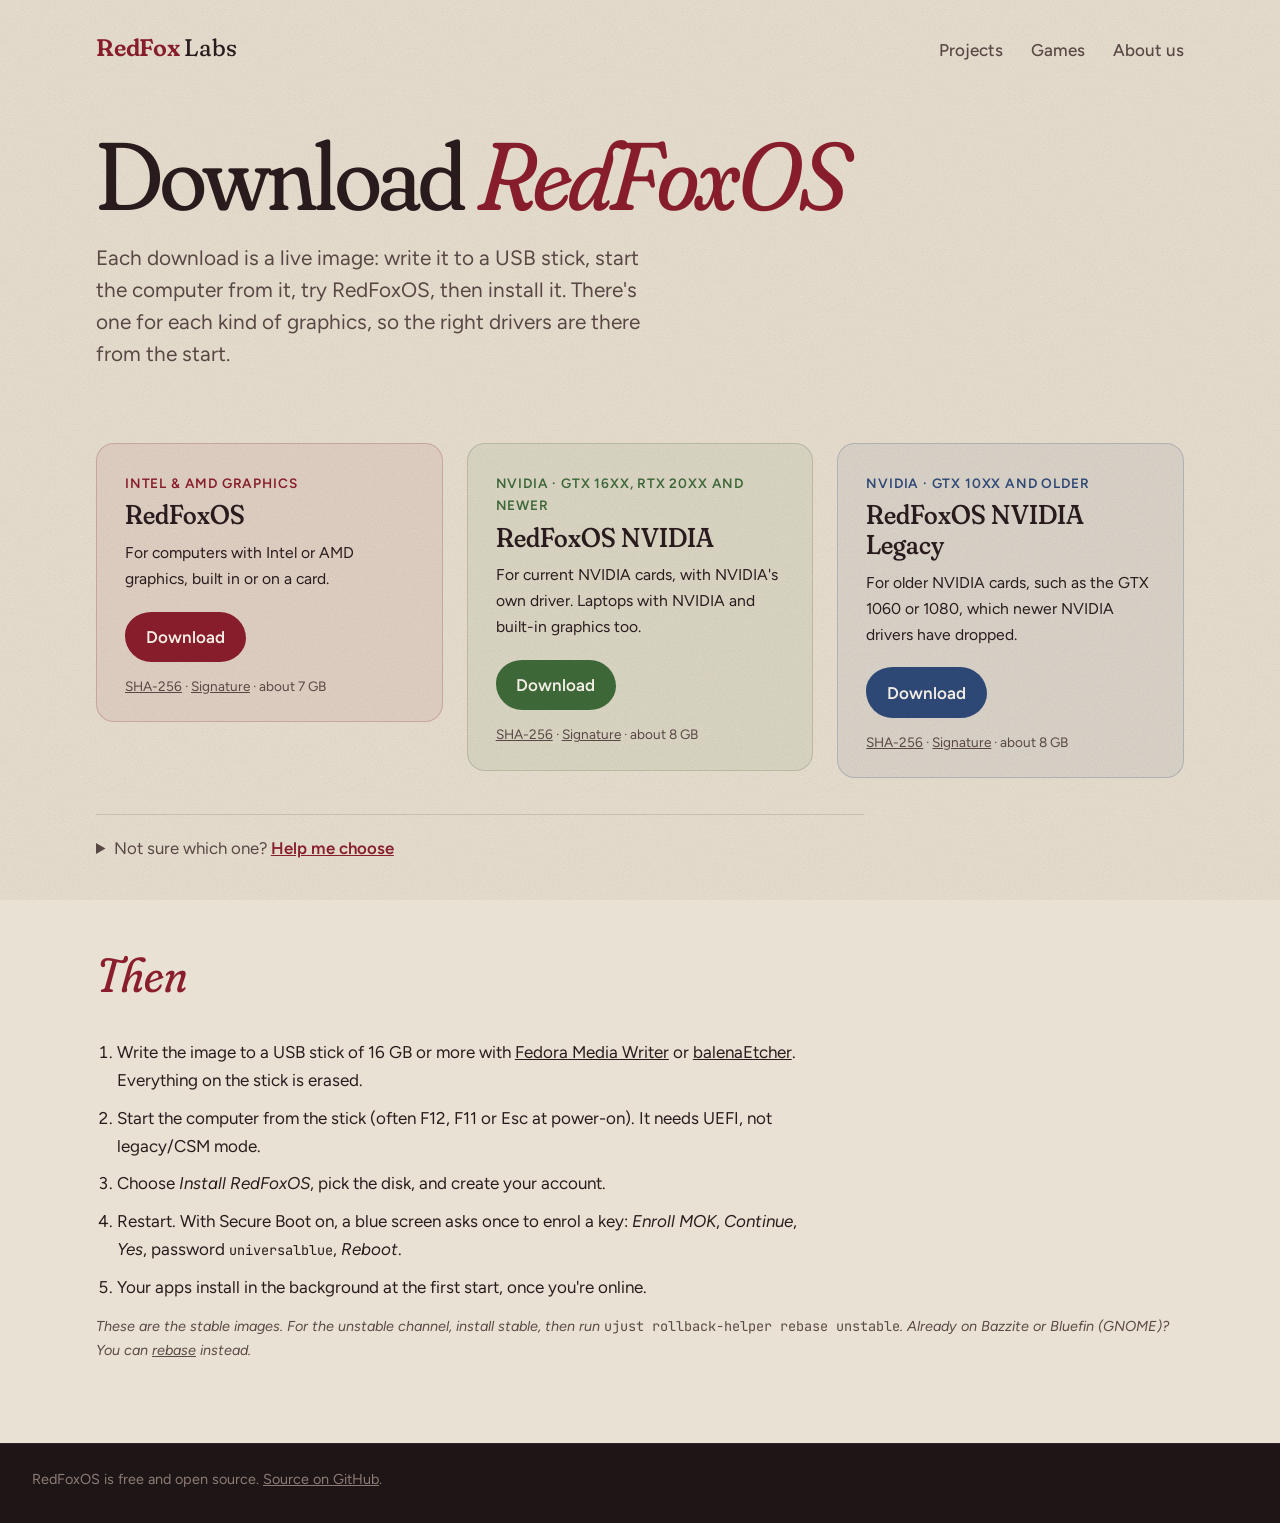
==== download/index.html @ c2961d6c "Download page for RedFoxOS's live ISOs, with an opt-in Help me choose download/ lists the three ISOs" ====
<!DOCTYPE html>
<html lang="en">

<head>
  <meta charset="UTF-8">
  <meta name="viewport" content="width=device-width, initial-scale=1.0">
  <title>Download RedFoxOS · RedFox Labs</title>
  <meta name="description" content="Download RedFoxOS: a live USB image for Intel and AMD graphics, current NVIDIA cards, or older NVIDIA cards.">
  <meta name="theme-color" content="#e9e1d3">

  <meta property="og:type" content="website">
  <meta property="og:url" content="https://redfoxlabs.tech/download/">
  <meta property="og:title" content="Download RedFoxOS · RedFox Labs">
  <meta property="og:description" content="Try RedFoxOS from a USB stick, then install it.">
  <meta property="og:image" content="https://redfoxlabs.tech/assets/nine-tailed-fox.jpg">

  <link rel="preconnect" href="https://fonts.googleapis.com">
  <link rel="preconnect" href="https://fonts.gstatic.com" crossorigin>
  <link
    href="https://fonts.googleapis.com/css2?family=Fraunces:ital,opsz,wght,SOFT@0,9..144,300..700,100;1,9..144,300..700,100&family=Figtree:wght@400;500;600&family=JetBrains+Mono:wght@400&display=swap"
    rel="stylesheet">

  <link rel="stylesheet" href="../styles.css">
</head>

<body>
  <svg class="defs" aria-hidden="true" focusable="false">
    <filter id="bleed" x="-20%" y="-20%" width="140%" height="140%">
      <feTurbulence type="fractalNoise" baseFrequency="0.018" numOctaves="4" seed="7" result="noise" />
      <feDisplacementMap in="SourceGraphic" in2="noise" scale="46" xChannelSelector="R" yChannelSelector="G" />
      <feGaussianBlur stdDeviation="1.4" />
    </filter>
  </svg>

  <header class="top">
    <a href="../" class="wordmark">RedFox <span>Labs</span></a>
    <nav>
      <a href="../#projects">Projects</a>
      <a href="../games/">Games</a>
      <a href="../#us">About us</a>
    </nav>
  </header>

  <main>
    <section class="page-intro">
      <h1>Download <em>RedFoxOS</em></h1>
      <p class="lede">
        Each download is a live image: write it to a USB stick, start the computer from it, try
        RedFoxOS, then install it. There's one for each kind of graphics, so the right drivers are
        there from the start.
      </p>
    </section>

    <section class="downloads" aria-label="The three images">
      <div class="images" id="images">
        <!-- The links point at download.redfoxlabs.tech (Cloudflare R2), filled by the
             ISO workflow in redfox-os (.github/workflows/build-live-iso.yml). -->
        <article class="image" data-image="redfox-os" style="--wash: #8b1e2d; --wash-2: #b5523b;">
          <p class="badge" hidden>Suits this computer</p>
          <p class="kind">Intel &amp; AMD graphics</p>
          <h3>RedFoxOS</h3>
          <p>For computers with Intel or AMD graphics, built in or on a card.</p>
          <div class="get">
            <a class="btn" href="https://download.redfoxlabs.tech/redfox-os.iso">Download</a>
          </div>
          <p class="files"><a href="https://download.redfoxlabs.tech/redfox-os.iso-CHECKSUM">SHA-256</a> ·
            <a href="https://download.redfoxlabs.tech/redfox-os.iso.sig">Signature</a> · about 7 GB</p>
        </article>

        <article class="image" data-image="redfox-os-nvidia" style="--wash: #3f6b3a; --wash-2: #8a9a3b;">
          <p class="badge" hidden>Suits this computer</p>
          <p class="kind">NVIDIA · GTX 16xx, RTX 20xx and newer</p>
          <h3>RedFoxOS NVIDIA</h3>
          <p>For current NVIDIA cards, with NVIDIA's own driver. Laptops with NVIDIA and built-in graphics too.</p>
          <div class="get">
            <a class="btn" href="https://download.redfoxlabs.tech/redfox-os-nvidia.iso">Download</a>
          </div>
          <p class="files"><a href="https://download.redfoxlabs.tech/redfox-os-nvidia.iso-CHECKSUM">SHA-256</a> ·
            <a href="https://download.redfoxlabs.tech/redfox-os-nvidia.iso.sig">Signature</a> · about 8 GB</p>
        </article>

        <article class="image" data-image="redfox-os-nvidia-legacy" style="--wash: #2f4a7a; --wash-2: #6d5a8c;">
          <p class="badge" hidden>Suits this computer</p>
          <p class="kind">NVIDIA · GTX 10xx and older</p>
          <h3>RedFoxOS NVIDIA Legacy</h3>
          <p>For older NVIDIA cards, such as the GTX 1060 or 1080, which newer NVIDIA drivers have dropped.</p>
          <div class="get">
            <a class="btn" href="https://download.redfoxlabs.tech/redfox-os-nvidia-legacy.iso">Download</a>
          </div>
          <p class="files"><a href="https://download.redfoxlabs.tech/redfox-os-nvidia-legacy.iso-CHECKSUM">SHA-256</a> ·
            <a href="https://download.redfoxlabs.tech/redfox-os-nvidia-legacy.iso.sig">Signature</a> · about 8 GB</p>
        </article>
      </div>

      <div class="verdict" id="verdict" hidden aria-live="polite">
        <p id="verdict-text"></p>
        <p class="warn" id="verdict-hybrid" hidden>
          <strong>Two graphics chips.</strong> This computer has built-in graphics next to its NVIDIA card,
          like most laptops with NVIDIA. The NVIDIA image drives the card with NVIDIA's driver, and the
          built-in graphics keep working. If the screen stays black when the USB stick starts, choose
          <em>Start RedFoxOS (basic graphics)</em> in its menu.
        </p>
        <p><button type="button" class="link" id="different">Different computer?</button>
          <span class="or">The code describes the computer it ran on. To choose for another one, run the
            command there.</span></p>
      </div>

      <details class="choose" id="choose">
        <summary>Not sure which one? <span>Help me choose</span></summary>
        <div class="choose-body">
          <p>
            Run one command on the computer you'll install RedFoxOS on. It lists the computer's
            graphics and prints a short code; paste the code below. Nothing runs, and nothing leaves
            your computer, unless you do this. The code is only the graphics chips' ID numbers.
          </p>

          <h4>On Linux, in a terminal</h4>
          <div class="cmd">
            <code>curl -sL https://raw.githubusercontent.com/snakeeyes021/redfox-os/main/extras/identify_gpu.sh | bash</code>
            <button type="button"
              data-copy="curl -sL https://raw.githubusercontent.com/snakeeyes021/redfox-os/main/extras/identify_gpu.sh | bash">Copy</button>
          </div>

          <h4>On Windows, in PowerShell</h4>
          <div class="cmd">
            <code>irm https://raw.githubusercontent.com/snakeeyes021/redfox-os/main/extras/identify_gpu.ps1 | iex</code>
            <button type="button"
              data-copy="irm https://raw.githubusercontent.com/snakeeyes021/redfox-os/main/extras/identify_gpu.ps1 | iex">Copy</button>
          </div>
          <p class="note">Want to read them first? <a
              href="https://github.com/snakeeyes021/redfox-os/blob/main/extras/identify_gpu.sh">identify_gpu.sh</a>,
            <a href="https://github.com/snakeeyes021/redfox-os/blob/main/extras/identify_gpu.ps1">identify_gpu.ps1</a>.</p>

          <form class="paste" id="paste">
            <label for="code">Your code</label>
            <div class="paste-row">
              <input id="code" name="code" autocomplete="off" spellcheck="false"
                placeholder="RFX1 8086:46a6 10de:1c03">
              <button type="submit" class="btn">Show me</button>
            </div>
            <p class="error" id="code-error" hidden></p>
          </form>
        </div>
      </details>
    </section>

    <section class="install-steps">
      <h2 class="section-title">Then</h2>
      <ol>
        <li>Write the image to a USB stick of 16 GB or more with
          <a href="https://flathub.org/apps/org.fedoraproject.MediaWriter">Fedora Media Writer</a> or
          <a href="https://etcher.balena.io/">balenaEtcher</a>. Everything on the stick is erased.</li>
        <li>Start the computer from the stick (often F12, F11 or Esc at power-on). It needs UEFI, not
          legacy/CSM mode.</li>
        <li>Choose <em>Install RedFoxOS</em>, pick the disk, and create your account.</li>
        <li>Restart. With Secure Boot on, a blue screen asks once to enrol a key: <em>Enroll MOK</em>,
          <em>Continue</em>, <em>Yes</em>, password <code>universalblue</code>, <em>Reboot</em>.</li>
        <li>Your apps install in the background at the first start, once you're online.</li>
      </ol>
      <p class="note">These are the stable images. For the unstable channel, install stable, then run
        <code>ujust rollback-helper rebase unstable</code>. Already on Bazzite or Bluefin (GNOME)? You can
        <a href="https://github.com/snakeeyes021/redfox-os#installation">rebase</a> instead.</p>
    </section>
  </main>

  <footer class="foot">
    <p>RedFoxOS is free and open source. <a href="https://github.com/snakeeyes021/redfox-os">Source on GitHub</a>.</p>
  </footer>

  <div class="toast" id="toast" role="status" aria-live="polite"></div>
  <script src="../script.js"></script>
  <script src="gpu-rules.js"></script>
  <script src="choose.js"></script>
</body>

</html>
---- styles.css ----
/* RedFox Labs: watercolor on warm paper, deep ink. */

:root {
  --paper: #e9e1d3;
  --paper-deep: #ded3c1;
  --ink: #2a1c1e;
  --ink-soft: #5b4a47;
  --fox: #8b1e2d;
  --fox-bright: #a8293a;
  --night: #1e1517;
  --night-text: #e9dfd2;

  --serif: 'Fraunces', Georgia, serif;
  --sans: 'Figtree', system-ui, sans-serif;
  --mono: 'JetBrains Mono', ui-monospace, monospace;

  --measure: 34rem;
}

* { box-sizing: border-box; margin: 0; padding: 0; }

html { scroll-behavior: smooth; }

body {
  background-color: var(--paper);
  color: var(--ink);
  font-family: var(--sans);
  font-size: 1.0625rem;
  line-height: 1.65;
  -webkit-font-smoothing: antialiased;
  position: relative;
}

/* Cold-press paper grain over everything */
body::before {
  content: "";
  position: fixed;
  inset: 0;
  pointer-events: none;
  z-index: 100;
  opacity: 0.38;
  mix-blend-mode: multiply;
  background-image: url("data:image/svg+xml,%3Csvg xmlns='http://www.w3.org/2000/svg' width='240' height='240'%3E%3Cfilter id='n'%3E%3CfeTurbulence type='fractalNoise' baseFrequency='0.85' numOctaves='3' stitchTiles='stitch'/%3E%3CfeColorMatrix values='0 0 0 0 0.45 0 0 0 0 0.38 0 0 0 0 0.3 0 0 0 0.55 0'/%3E%3C/filter%3E%3Crect width='100%25' height='100%25' filter='url(%23n)'/%3E%3C/svg%3E");
}

.defs { position: absolute; width: 0; height: 0; }

a { color: inherit; }

::selection { background: var(--fox); color: var(--paper); }

/* ---------- Header ---------- */

.top {
  display: flex;
  justify-content: space-between;
  align-items: baseline;
  max-width: 72rem;
  margin: 0 auto;
  padding: 1.75rem 2rem;
}

.wordmark {
  font-family: var(--serif);
  font-variation-settings: "SOFT" 100, "opsz" 48;
  font-weight: 600;
  font-size: 1.5rem;
  text-decoration: none;
  color: var(--fox);
  letter-spacing: -0.01em;
}
.wordmark span { color: var(--ink); font-weight: 400; }

.top nav { display: flex; gap: 1.75rem; }
.top nav a {
  text-decoration: none;
  font-weight: 500;
  color: var(--ink-soft);
}
.top nav a:hover { color: var(--fox); }

/* ---------- Hero ---------- */

.hero {
  display: grid;
  grid-template-columns: 1.1fr 0.9fr;
  align-items: center;
  gap: 2rem;
  max-width: 72rem;
  margin: 0 auto;
  padding: 2rem 2rem 5rem;
}

h1 {
  font-family: var(--serif);
  font-variation-settings: "SOFT" 100, "opsz" 144;
  font-weight: 400;
  font-size: clamp(3.2rem, 7.5vw, 6.5rem);
  line-height: 0.98;
  letter-spacing: -0.03em;
  margin-bottom: 1.75rem;
}
h1 em { color: var(--fox); font-style: italic; }

.lede {
  font-size: 1.3rem;
  line-height: 1.55;
  max-width: var(--measure);
  color: var(--ink-soft);
  margin-bottom: 2rem;
}

.hero-cta {
  font-weight: 600;
  color: var(--fox);
  text-decoration: none;
  border-bottom: 2px solid currentColor;
  padding-bottom: 2px;
}
.hero-cta:hover { color: var(--fox-bright); }

/* The white of the scan drops out against the paper */
.hero-fox img {
  display: block;
  width: 100%;
  max-width: 30rem;
  height: auto;
  margin-left: auto;
  mix-blend-mode: multiply;
  filter: contrast(1.04) saturate(1.05);
}

/* ---------- Projects ---------- */

.projects {
  max-width: 72rem;
  margin: 0 auto;
  padding: 2rem 2rem 6rem;
}

.section-title {
  font-family: var(--serif);
  font-variation-settings: "SOFT" 100, "opsz" 96;
  font-weight: 400;
  font-style: italic;
  font-size: clamp(2rem, 4vw, 3rem);
  color: var(--fox);
  margin-bottom: 3rem;
}

.project {
  display: grid;
  grid-template-columns: 22rem 1fr;
  gap: 3.5rem;
  align-items: start;
  padding: 3.5rem 0;
  border-top: 1px solid rgba(42, 28, 30, 0.14);
}
.project:nth-of-type(even) { grid-template-columns: 1fr 22rem; }
.project:nth-of-type(even) .plate { order: 2; }

/* Watercolor wash: a soft blot with bled edges and darker pooled rim.
   This is a stand-in until real screenshots go here. */
.plate {
  position: relative;
  aspect-ratio: 1;
  display: grid;
  place-items: center;
}
.blot {
  position: absolute;
  inset: 8%;
  border-radius: 46% 54% 52% 48% / 52% 44% 56% 48%;
  background:
    radial-gradient(circle at 34% 30%, color-mix(in srgb, var(--wash-2) 55%, transparent) 0 22%, transparent 48%),
    radial-gradient(circle at 50% 50%, color-mix(in srgb, var(--wash) 38%, transparent) 0 52%, color-mix(in srgb, var(--wash) 82%, transparent) 70%, transparent 72%);
  filter: url(#bleed);
  mix-blend-mode: multiply;
  opacity: 0.9;
}
.glyph {
  position: relative;
  font-family: var(--serif);
  font-variation-settings: "SOFT" 100, "opsz" 144;
  font-size: 6rem;
  line-height: 1;
  color: var(--paper);
  opacity: 0.92;
  text-shadow: 0 0 1px rgba(0, 0, 0, 0.1);
}

.kind {
  font-size: 0.85rem;
  font-weight: 600;
  letter-spacing: 0.06em;
  text-transform: uppercase;
  color: var(--wash);
  margin-bottom: 0.4rem;
}

.project h3 {
  font-family: var(--serif);
  font-variation-settings: "SOFT" 100, "opsz" 144;
  font-weight: 500;
  font-size: clamp(2.6rem, 5vw, 3.8rem);
  line-height: 1;
  letter-spacing: -0.02em;
  margin-bottom: 1.25rem;
}

.project-body > p:not(.kind):not(.note) {
  max-width: var(--measure);
  margin-bottom: 1rem;
}

.get {
  display: flex;
  flex-wrap: wrap;
  align-items: center;
  gap: 0.75rem 1.25rem;
  margin-top: 1.75rem;
}

.btn {
  display: inline-block;
  background: var(--wash);
  color: #fbf6ee;
  text-decoration: none;
  font-weight: 600;
  padding: 0.7rem 1.3rem;
  border-radius: 999px 999px 999px 999px / 860px 999px 900px 999px;
  transition: transform 0.15s ease, filter 0.15s ease;
}
.btn:hover { transform: translateY(-1px); filter: brightness(1.08); }

.or { color: var(--ink-soft); font-size: 0.95rem; }
.or a { color: var(--fox); font-weight: 500; }

.cmd {
  display: flex;
  align-items: center;
  gap: 0.75rem;
  max-width: 40rem;
  margin-top: 1.1rem;
  padding: 0.6rem 0.6rem 0.6rem 1rem;
  background: var(--paper-deep);
  border-radius: 10px;
}
.cmd code {
  flex: 1;
  font-family: var(--mono);
  font-size: 0.8rem;
  overflow-x: auto;
  white-space: nowrap;
  color: var(--ink);
}
.cmd button {
  font: 600 0.8rem var(--sans);
  background: none;
  border: 1px solid rgba(42, 28, 30, 0.25);
  color: var(--ink);
  padding: 0.35rem 0.8rem;
  border-radius: 999px;
  cursor: pointer;
}
.cmd button:hover { border-color: var(--fox); color: var(--fox); }

.note {
  margin-top: 0.9rem;
  font-size: 0.9rem;
  font-style: italic;
  color: var(--ink-soft);
}

/* ---------- Games page ---------- */

.top nav a[aria-current="page"] { color: var(--fox); }

.lede a { color: var(--fox); }

.page-intro {
  max-width: 72rem;
  margin: 0 auto;
  padding: 2rem 2rem 1rem;
}
.page-intro h1 { margin-bottom: 1.25rem; }

.games { padding-top: 0; }

/* A game's own icon, sitting in the wash */
.plate .icon {
  position: relative;
  width: 58%;
  height: auto;
  border-radius: 18%;
  box-shadow: 0 6px 18px rgba(42, 28, 30, 0.22);
}

.shot {
  max-width: 40rem;
  margin: 1.75rem 0 0;
}
.shot img {
  display: block;
  width: 100%;
  height: auto;
  border-radius: 10px;
  box-shadow: 0 10px 30px rgba(42, 28, 30, 0.18);
}

/* ---------- The Games card on the homepage ---------- */

/* The plate: two little cards dropped onto the wash */
.deck {
  position: relative;
  width: 64%;
  aspect-ratio: 1;
}
.deck > * {
  position: absolute;
  width: 68%;
  aspect-ratio: 1;
  border-radius: 16%;
  box-shadow: 0 8px 20px rgba(42, 28, 30, 0.25);
  transition: transform 0.35s ease;
}
.deck img { left: 0; top: 4%; height: auto; transform: rotate(-8deg); object-fit: cover; }
.deck .sun-card {
  right: 0; bottom: 2%;
  transform: rotate(7deg);
  background: var(--paper);
  display: grid;
  place-items: center;
  overflow: hidden;
}
.sun-card .blot { inset: 10%; --wash: #b07a1f; --wash-2: #7a2d3a; }
.sun-card .glyph { font-size: 3.6rem; }
.project:hover .deck img { transform: rotate(-13deg) translate(-6%, -4%); }
.project:hover .deck .sun-card { transform: rotate(12deg) translate(6%, 4%); }

.game-list {
  list-style: none;
  max-width: 36rem;
  margin-top: 1.5rem;
  display: grid;
  gap: 0.9rem;
}
.game-list a {
  display: grid;
  grid-template-columns: 6.5rem 1fr;
  gap: 1rem;
  align-items: center;
  text-decoration: none;
  padding: 0.6rem;
  margin: -0.6rem;
  border-radius: 12px;
  transition: background 0.2s ease;
}
.game-list a:hover { background: rgba(42, 28, 30, 0.05); }
.game-list .thumb {
  width: 6.5rem;
  aspect-ratio: 16 / 10;
  border-radius: 8px;
  height: auto;
  object-fit: cover;
  display: block;
}
.game-list .thumb.soon {
  position: relative;
  display: grid;
  place-items: center;
  background: var(--paper-deep);
  overflow: hidden;
}
.thumb.soon .blot { inset: 6% 22%; --wash: #b07a1f; --wash-2: #7a2d3a; filter: url(#bleed-sm); }
.thumb.soon .glyph { font-size: 1.8rem; }
.game-list strong {
  display: block;
  font-family: var(--serif);
  font-variation-settings: "SOFT" 100, "opsz" 72;
  font-weight: 500;
  font-size: 1.35rem;
  line-height: 1.15;
}
.game-list span { display: block; color: var(--ink-soft); font-size: 0.95rem; line-height: 1.45; }
.game-list em { font-style: normal; font-weight: 600; color: var(--wash); }

@media (max-width: 820px) {
  .game-list a { grid-template-columns: 5rem 1fr; }
  .game-list .thumb { width: 5rem; }
}

/* ---------- About (the dark ink section) ---------- */

.us {
  background: var(--night);
  color: var(--night-text);
  position: relative;
  overflow: hidden;
}
.us::before {
  /* a faint red wash bleeding in from the corner */
  content: "";
  position: absolute;
  width: 46rem;
  height: 46rem;
  right: -14rem;
  top: -18rem;
  border-radius: 50%;
  background: radial-gradient(circle, rgba(139, 30, 45, 0.55), rgba(139, 30, 45, 0) 65%);
  filter: url(#bleed);
}
.us-inner {
  position: relative;
  max-width: 72rem;
  margin: 0 auto;
  padding: 6rem 2rem;
}
.us .section-title { color: #e07a6c; }
.us p {
  max-width: 38rem;
  font-size: 1.2rem;
  margin-bottom: 1.1rem;
}

.people {
  list-style: none;
  display: flex;
  flex-wrap: wrap;
  gap: 1rem 2.5rem;
  margin-top: 2.5rem;
}
.people a {
  font-family: var(--serif);
  font-variation-settings: "SOFT" 100, "opsz" 72;
  font-size: 1.6rem;
  text-decoration: none;
}
.people a span {
  font-family: var(--sans);
  font-size: 0.95rem;
  color: #a8968f;
  margin-left: 0.35rem;
}
.people a:hover { color: #e07a6c; }

/* ---------- Download page ---------- */

.downloads {
  max-width: 72rem;
  margin: 0 auto;
  padding: 1.5rem 2rem 2rem;
}

[hidden] { display: none !important; }

.images {
  display: grid;
  grid-template-columns: repeat(3, 1fr);
  gap: 1.5rem;
  align-items: start;
}
.image {
  position: relative;
  padding: 1.75rem 1.75rem 1.5rem;
  border-radius: 18px;
  background: color-mix(in srgb, var(--wash) 7%, var(--paper));
  border: 1px solid color-mix(in srgb, var(--wash) 22%, transparent);
  transition: transform 0.2s ease, opacity 0.2s ease;
}
.image h3 {
  font-family: var(--serif);
  font-variation-settings: "SOFT" 100, "opsz" 96;
  font-weight: 500;
  font-size: 1.7rem;
  line-height: 1.1;
  margin-bottom: 0.6rem;
}
.image > p:not(.kind):not(.files):not(.badge) { font-size: 0.98rem; }
.image .get { margin-top: 1.25rem; }
.files { margin-top: 0.8rem; font-size: 0.85rem; color: var(--ink-soft); }
.files a { color: var(--ink-soft); }
.files a:hover { color: var(--fox); }

/* After "Help me choose": the suggested image first and larger. */
.images.picked { grid-template-columns: 1.6fr 1fr 1fr; }
.images.picked .image:not(.suggested) { opacity: 0.78; }
.images.picked .image:not(.suggested) h3 { font-size: 1.35rem; }
.image.suggested {
  border: 2px solid var(--wash);
  box-shadow: 0 10px 30px color-mix(in srgb, var(--wash) 22%, transparent);
}
.image.suggested h3 { font-size: 2.2rem; }
.badge {
  display: inline-block;
  margin-bottom: 0.75rem;
  padding: 0.2rem 0.75rem;
  border-radius: 999px;
  background: var(--wash);
  color: #fbf6ee;
  font-size: 0.8rem;
  font-weight: 600;
}

.verdict {
  max-width: 48rem;
  margin-top: 1.5rem;
}
.verdict > p { margin-bottom: 0.75rem; }
.warn {
  padding: 0.9rem 1.1rem;
  border-left: 3px solid #b07a1f;
  background: color-mix(in srgb, #b07a1f 9%, var(--paper));
  border-radius: 0 10px 10px 0;
  font-size: 0.95rem;
}
.link {
  font: 600 0.95rem var(--sans);
  background: none;
  border: none;
  padding: 0;
  color: var(--fox);
  text-decoration: underline;
  cursor: pointer;
  margin-right: 0.5rem;
}

.choose {
  margin-top: 2.25rem;
  max-width: 48rem;
  border-top: 1px solid rgba(42, 28, 30, 0.14);
  padding-top: 1.25rem;
}
.choose summary {
  cursor: pointer;
  font-size: 1.05rem;
  color: var(--ink-soft);
}
.choose summary span { color: var(--fox); font-weight: 600; text-decoration: underline; }
.choose-body { padding-top: 1rem; }
.choose-body > p { max-width: 40rem; }
.choose h4 { margin-top: 1.4rem; font-size: 0.95rem; font-weight: 600; }
.choose .cmd { margin-top: 0.5rem; }
.paste { margin-top: 1.75rem; }
.paste label { display: block; font-weight: 600; font-size: 0.95rem; margin-bottom: 0.4rem; }
.paste-row { display: flex; gap: 0.75rem; max-width: 40rem; }
.paste input {
  flex: 1;
  min-width: 0;
  font: 0.9rem var(--mono);
  padding: 0.65rem 0.9rem;
  border-radius: 10px;
  border: 1px solid rgba(42, 28, 30, 0.25);
  background: #f4efe6;
  color: var(--ink);
}
.paste input:focus { outline: 2px solid var(--fox); outline-offset: 1px; }
.paste .btn { --wash: var(--fox); border: none; font: 600 1rem var(--sans); cursor: pointer; }
.error { margin-top: 0.6rem; color: var(--fox); font-size: 0.95rem; }

.install-steps {
  max-width: 72rem;
  margin: 0 auto;
  padding: 2.5rem 2rem 5rem;
}
.install-steps .section-title { margin-bottom: 1.5rem; }
.install-steps ol { max-width: 44rem; padding-left: 1.3rem; }
.install-steps li { margin-bottom: 0.6rem; }
.install-steps code, .note code { font: 0.85rem var(--mono); }

/* ---------- Footer ---------- */

.foot {
  display: flex;
  justify-content: space-between;
  gap: 1rem;
  background: var(--night);
  color: #8d7c76;
  font-size: 0.9rem;
  padding: 1.5rem 2rem 2rem;
  border-top: 1px solid rgba(233, 223, 210, 0.08);
}

/* ---------- Toast ---------- */

.toast {
  position: fixed;
  left: 50%;
  bottom: 2rem;
  transform: translate(-50%, 1rem);
  background: var(--ink);
  color: var(--paper);
  padding: 0.6rem 1.2rem;
  border-radius: 999px;
  font-weight: 500;
  opacity: 0;
  pointer-events: none;
  transition: opacity 0.2s ease, transform 0.2s ease;
  z-index: 200;
}
.toast.show { opacity: 1; transform: translate(-50%, 0); }

/* ---------- Small screens ---------- */

@media (max-width: 820px) {
  .hero { grid-template-columns: 1fr; padding-bottom: 3rem; }
  .hero-fox { order: -1; }
  .hero-fox img { max-width: 16rem; margin: 0 auto; }
  .project,
  .project:nth-of-type(even) { grid-template-columns: 1fr; gap: 1.5rem; }
  .project:nth-of-type(even) .plate { order: 0; }
  .plate { max-width: 15rem; }
  .glyph { font-size: 4.5rem; }
  .foot { flex-direction: column; }
  .images, .images.picked { grid-template-columns: 1fr; }
}

@media (max-width: 480px) {
  .top { flex-wrap: wrap; gap: 0.5rem 1rem; padding: 1.5rem 2rem; }
  .wordmark, .top nav a { white-space: nowrap; }
  .top nav { gap: 1.1rem; }
}

@media (prefers-reduced-motion: reduce) {
  html { scroll-behavior: auto; }
  .btn, .toast, .deck > *, .game-list a, .image { transition: none; }
}
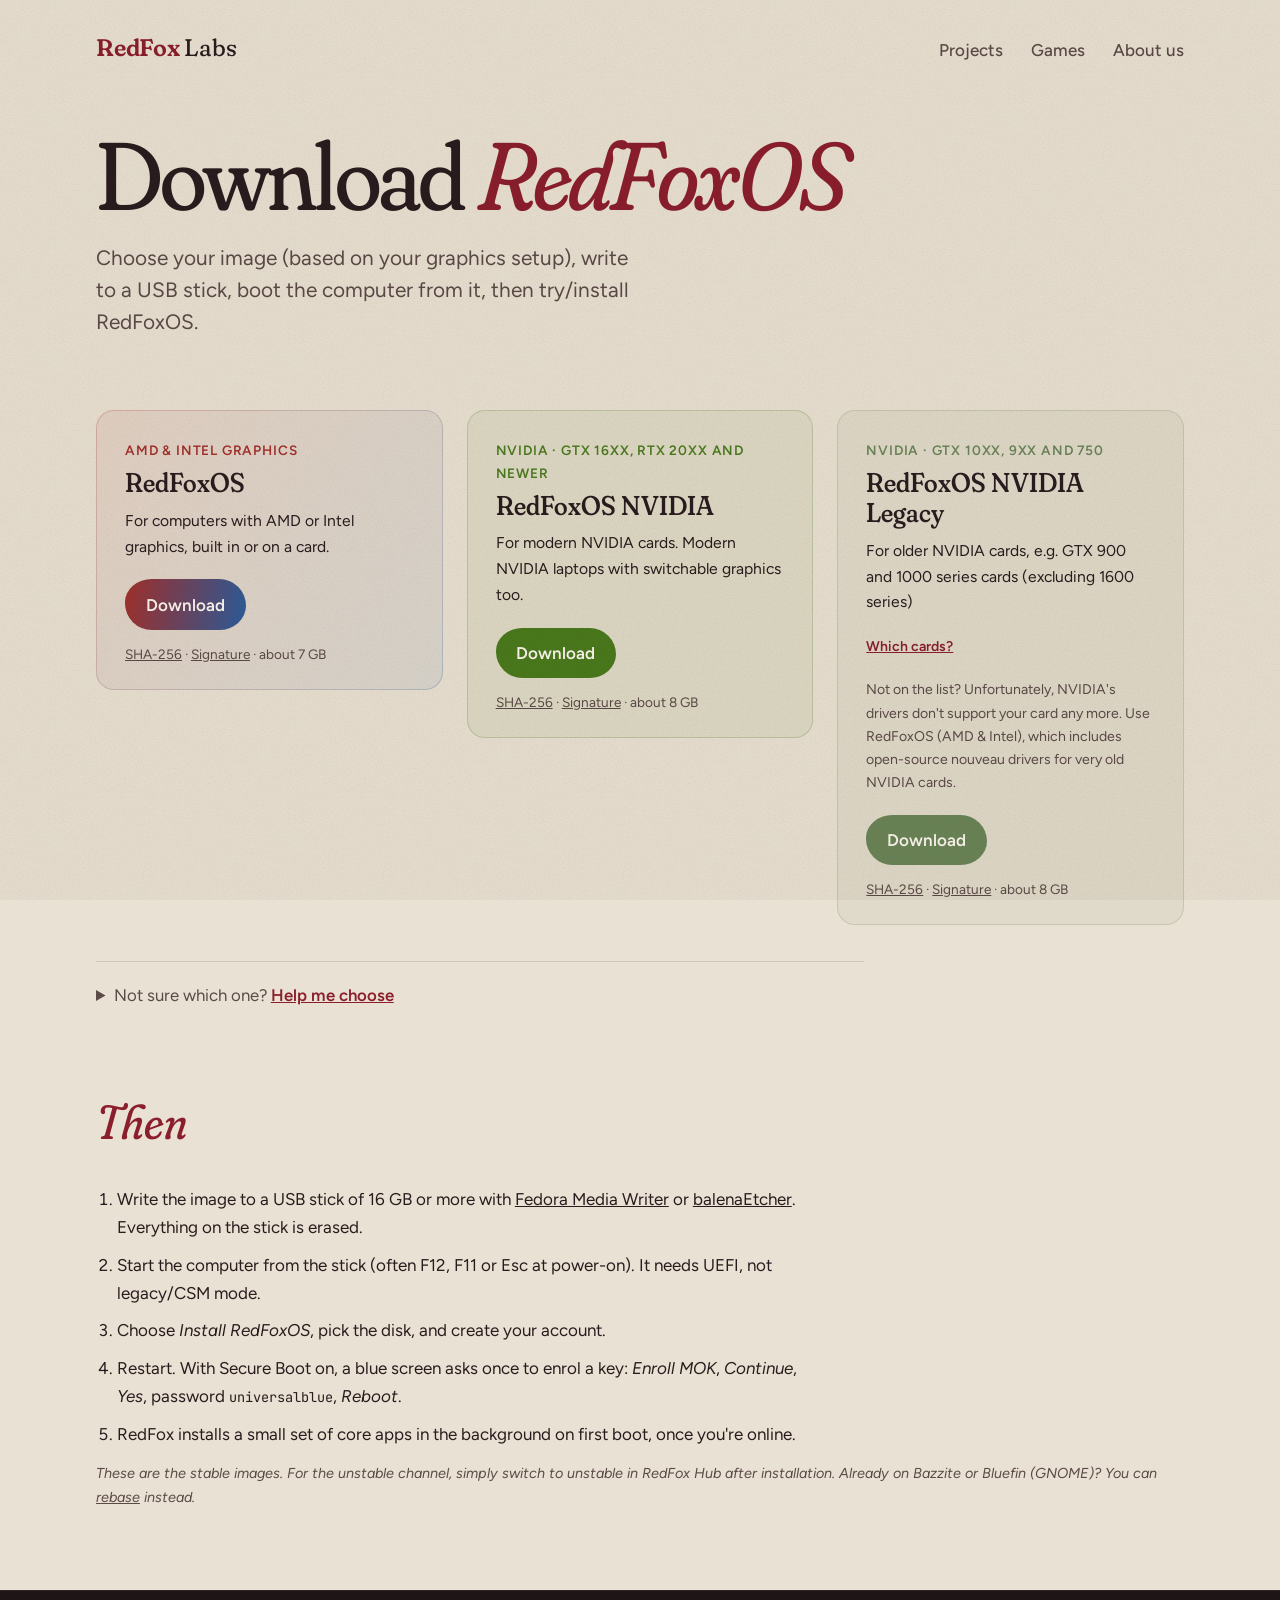
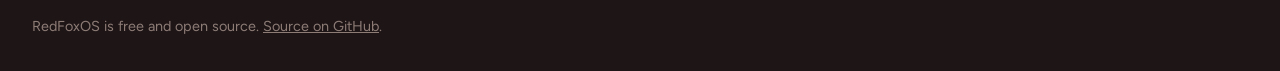
==== commit e87a5722: "Download page: final copy, older NVIDIA cards, and Help me choose - Three cards: RedFoxOS (AMD & Int" ====
--- a/download/index.html
+++ b/download/index.html
@@ -5,7 +5,7 @@
   <meta charset="UTF-8">
   <meta name="viewport" content="width=device-width, initial-scale=1.0">
   <title>Download RedFoxOS · RedFox Labs</title>
-  <meta name="description" content="Download RedFoxOS: a live USB image for Intel and AMD graphics, current NVIDIA cards, or older NVIDIA cards.">
+  <meta name="description" content="Download RedFoxOS: a live USB image for AMD and Intel graphics, current NVIDIA cards, or older NVIDIA cards.">
   <meta name="theme-color" content="#e9e1d3">
 
   <meta property="og:type" content="website">
@@ -45,21 +45,17 @@
     <section class="page-intro">
       <h1>Download <em>RedFoxOS</em></h1>
       <p class="lede">
-        Each download is a live image: write it to a USB stick, start the computer from it, try
-        RedFoxOS, then install it. There's one for each kind of graphics, so the right drivers are
-        there from the start.
+        Choose your image (based on your graphics setup), write to a USB stick, boot the computer from
+        it, then try/install RedFoxOS.
       </p>
     </section>
 
     <section class="downloads" aria-label="The three images">
       <div class="images" id="images">
-        <!-- The links point at download.redfoxlabs.tech (Cloudflare R2), filled by the
-             ISO workflow in redfox-os (.github/workflows/build-live-iso.yml). -->
-        <article class="image" data-image="redfox-os" style="--wash: #8b1e2d; --wash-2: #b5523b;">
-          <p class="badge" hidden>Suits this computer</p>
-          <p class="kind">Intel &amp; AMD graphics</p>
+        <article class="image" data-image="redfox-os">
+          <p class="kind">AMD &amp; Intel graphics</p>
           <h3>RedFoxOS</h3>
-          <p>For computers with Intel or AMD graphics, built in or on a card.</p>
+          <p>For computers with AMD or Intel graphics, built in or on a card.</p>
           <div class="get">
             <a class="btn" href="https://download.redfoxlabs.tech/redfox-os.iso">Download</a>
           </div>
@@ -67,11 +63,10 @@
             <a href="https://download.redfoxlabs.tech/redfox-os.iso.sig">Signature</a> · about 7 GB</p>
         </article>
 
-        <article class="image" data-image="redfox-os-nvidia" style="--wash: #3f6b3a; --wash-2: #8a9a3b;">
-          <p class="badge" hidden>Suits this computer</p>
+        <article class="image" data-image="redfox-os-nvidia">
           <p class="kind">NVIDIA · GTX 16xx, RTX 20xx and newer</p>
           <h3>RedFoxOS NVIDIA</h3>
-          <p>For current NVIDIA cards, with NVIDIA's own driver. Laptops with NVIDIA and built-in graphics too.</p>
+          <p>For modern NVIDIA cards. Modern NVIDIA laptops with switchable graphics too.</p>
           <div class="get">
             <a class="btn" href="https://download.redfoxlabs.tech/redfox-os-nvidia.iso">Download</a>
           </div>
@@ -79,11 +74,27 @@
             <a href="https://download.redfoxlabs.tech/redfox-os-nvidia.iso.sig">Signature</a> · about 8 GB</p>
         </article>
 
-        <article class="image" data-image="redfox-os-nvidia-legacy" style="--wash: #2f4a7a; --wash-2: #6d5a8c;">
-          <p class="badge" hidden>Suits this computer</p>
-          <p class="kind">NVIDIA · GTX 10xx and older</p>
+        <article class="image" data-image="redfox-os-nvidia-legacy">
+          <p class="kind">NVIDIA · GTX 10xx, 9xx and 750</p>
           <h3>RedFoxOS NVIDIA Legacy</h3>
-          <p>For older NVIDIA cards, such as the GTX 1060 or 1080, which newer NVIDIA drivers have dropped.</p>
+          <p>For older NVIDIA cards, e.g. GTX 900 and 1000 series cards (excluding 1600 series)</p>
+          <p class="cards-toggle"><button type="button" class="link" aria-expanded="false"
+            aria-controls="legacy-cards">Which cards?</button></p>
+          <div class="card-list" id="legacy-cards" hidden>
+            <p>Supported:</p>
+            <ul>
+              <li>GTX 10XX</li>
+              <li>GTX 9XX</li>
+              <li>GTX 750 Ti</li>
+              <li>GTX 750</li>
+              <li>GTX 745</li>
+            </ul>
+            <p>plus the laptop and workstation versions of these (e.g. GTX 9XXM, MX 1XX, Quadro M/P), and the
+              Titan X, Xp and V</p>
+          </div>
+          <p class="not-for">Not on the list? Unfortunately, NVIDIA's drivers don't support your card any
+            more. Use RedFoxOS (AMD &amp; Intel), which includes open-source nouveau drivers for very old
+            NVIDIA cards.</p>
           <div class="get">
             <a class="btn" href="https://download.redfoxlabs.tech/redfox-os-nvidia-legacy.iso">Download</a>
           </div>
@@ -92,27 +103,11 @@
         </article>
       </div>
 
-      <div class="verdict" id="verdict" hidden aria-live="polite">
-        <p id="verdict-text"></p>
-        <p class="warn" id="verdict-hybrid" hidden>
-          <strong>Two graphics chips.</strong> This computer has built-in graphics next to its NVIDIA card,
-          like most laptops with NVIDIA. The NVIDIA image drives the card with NVIDIA's driver, and the
-          built-in graphics keep working. If the screen stays black when the USB stick starts, choose
-          <em>Start RedFoxOS (basic graphics)</em> in its menu.
-        </p>
-        <p><button type="button" class="link" id="different">Different computer?</button>
-          <span class="or">The code describes the computer it ran on. To choose for another one, run the
-            command there.</span></p>
-      </div>
 
       <details class="choose" id="choose">
         <summary>Not sure which one? <span>Help me choose</span></summary>
         <div class="choose-body">
-          <p>
-            Run one command on the computer you'll install RedFoxOS on. It lists the computer's
-            graphics and prints a short code; paste the code below. Nothing runs, and nothing leaves
-            your computer, unless you do this. The code is only the graphics chips' ID numbers.
-          </p>
+          <p class="choose-intro">On the machine you plan to install RedFoxOS on, run one of these commands. It'll hand you the name of the download that works best for your machine.</p>
 
           <h4>On Linux, in a terminal</h4>
           <div class="cmd">
@@ -130,16 +125,6 @@
           <p class="note">Want to read them first? <a
               href="https://github.com/snakeeyes021/redfox-os/blob/main/extras/identify_gpu.sh">identify_gpu.sh</a>,
             <a href="https://github.com/snakeeyes021/redfox-os/blob/main/extras/identify_gpu.ps1">identify_gpu.ps1</a>.</p>
-
-          <form class="paste" id="paste">
-            <label for="code">Your code</label>
-            <div class="paste-row">
-              <input id="code" name="code" autocomplete="off" spellcheck="false"
-                placeholder="RFX1 8086:46a6 10de:1c03">
-              <button type="submit" class="btn">Show me</button>
-            </div>
-            <p class="error" id="code-error" hidden></p>
-          </form>
         </div>
       </details>
     </section>
@@ -155,10 +140,10 @@
         <li>Choose <em>Install RedFoxOS</em>, pick the disk, and create your account.</li>
         <li>Restart. With Secure Boot on, a blue screen asks once to enrol a key: <em>Enroll MOK</em>,
           <em>Continue</em>, <em>Yes</em>, password <code>universalblue</code>, <em>Reboot</em>.</li>
-        <li>Your apps install in the background at the first start, once you're online.</li>
+        <li>RedFox installs a small set of core apps in the background on first boot, once you're online.</li>
       </ol>
-      <p class="note">These are the stable images. For the unstable channel, install stable, then run
-        <code>ujust rollback-helper rebase unstable</code>. Already on Bazzite or Bluefin (GNOME)? You can
+      <p class="note">These are the stable images. For the unstable channel, simply switch to unstable in
+        RedFox Hub after installation. Already on Bazzite or Bluefin (GNOME)? You can
         <a href="https://github.com/snakeeyes021/redfox-os#installation">rebase</a> instead.</p>
     </section>
   </main>
@@ -169,7 +154,6 @@
 
   <div class="toast" id="toast" role="status" aria-live="polite"></div>
   <script src="../script.js"></script>
-  <script src="gpu-rules.js"></script>
   <script src="choose.js"></script>
 </body>
 
--- a/styles.css
+++ b/styles.css
@@ -476,37 +476,43 @@
   line-height: 1.1;
   margin-bottom: 0.6rem;
 }
-.image > p:not(.kind):not(.files):not(.badge) { font-size: 0.98rem; }
+.image > p:not(.kind):not(.files):not(.not-for):not(.cards-toggle) { font-size: 0.98rem; }
 .image .get { margin-top: 1.25rem; }
+.image .not-for { margin-top: 0.6rem; font-size: 0.88rem; color: var(--ink-soft); }
+.image .cards-toggle { margin-top: 0.6rem; font-size: 0.88rem; }
+.image .cards-toggle .link { font-size: 0.88rem; padding: 0.35rem 0; min-height: 2.75rem; }
+.image .card-list {
+  margin-top: 0.25rem;
+  padding: 0.6rem 0.85rem;
+  border-left: 3px solid var(--ink-soft);
+  background: color-mix(in srgb, var(--ink-soft) 6%, transparent);
+  font-size: 0.88rem;
+}
+.image .card-list ul { list-style: none; margin: 0.3rem 0; padding: 0; }
+.image .card-list li { margin: 0.1rem 0; }
+.image .card-list p:last-child { margin-top: 0.4rem; color: var(--ink-soft); }
 .files { margin-top: 0.8rem; font-size: 0.85rem; color: var(--ink-soft); }
 .files a { color: var(--ink-soft); }
 .files a:hover { color: var(--fox); }
 
-/* After "Help me choose": the suggested image first and larger. */
-.images.picked { grid-template-columns: 1.6fr 1fr 1fr; }
-.images.picked .image:not(.suggested) { opacity: 0.78; }
-.images.picked .image:not(.suggested) h3 { font-size: 1.35rem; }
-.image.suggested {
-  border: 2px solid var(--wash);
-  box-shadow: 0 10px 30px color-mix(in srgb, var(--wash) 22%, transparent);
-}
-.image.suggested h3 { font-size: 2.2rem; }
-.badge {
-  display: inline-block;
-  margin-bottom: 0.75rem;
-  padding: 0.2rem 0.75rem;
-  border-radius: 999px;
-  background: var(--wash);
-  color: #fbf6ee;
-  font-size: 0.8rem;
-  font-weight: 600;
-}
-
-.verdict {
-  max-width: 48rem;
-  margin-top: 1.5rem;
-}
-.verdict > p { margin-bottom: 0.75rem; }
+
+/* Card colours follow the chip makers: AMD & Intel red and blue, NVIDIA
+   green, older NVIDIA a faded green. */
+.image[data-image="redfox-os"] { --wash: #a3302b; --wash-alt: #2c5c9c; --wash-2: #2c5c9c; }
+.image[data-image="redfox-os-nvidia"] { --wash: #4a7a1c; --wash-2: #76a83a; }
+.image[data-image="redfox-os-nvidia-legacy"] { --wash: #6a8457; --wash-2: #a4b894; }
+.image[data-image="redfox-os"] {
+  border-color: transparent;
+  background:
+    linear-gradient(125deg, color-mix(in srgb, var(--wash) 8%, var(--paper)),
+      color-mix(in srgb, var(--wash-alt) 8%, var(--paper))) padding-box,
+    linear-gradient(125deg, color-mix(in srgb, var(--wash) 30%, transparent),
+      color-mix(in srgb, var(--wash-alt) 30%, transparent)) border-box;
+}
+.image[data-image="redfox-os"] .btn {
+  background: linear-gradient(100deg, var(--wash), var(--wash-alt));
+}
+
 .warn {
   padding: 0.9rem 1.1rem;
   border-left: 3px solid #b07a1f;
@@ -541,21 +547,6 @@
 .choose-body > p { max-width: 40rem; }
 .choose h4 { margin-top: 1.4rem; font-size: 0.95rem; font-weight: 600; }
 .choose .cmd { margin-top: 0.5rem; }
-.paste { margin-top: 1.75rem; }
-.paste label { display: block; font-weight: 600; font-size: 0.95rem; margin-bottom: 0.4rem; }
-.paste-row { display: flex; gap: 0.75rem; max-width: 40rem; }
-.paste input {
-  flex: 1;
-  min-width: 0;
-  font: 0.9rem var(--mono);
-  padding: 0.65rem 0.9rem;
-  border-radius: 10px;
-  border: 1px solid rgba(42, 28, 30, 0.25);
-  background: #f4efe6;
-  color: var(--ink);
-}
-.paste input:focus { outline: 2px solid var(--fox); outline-offset: 1px; }
-.paste .btn { --wash: var(--fox); border: none; font: 600 1rem var(--sans); cursor: pointer; }
 .error { margin-top: 0.6rem; color: var(--fox); font-size: 0.95rem; }
 
 .install-steps {
@@ -612,7 +603,7 @@
   .plate { max-width: 15rem; }
   .glyph { font-size: 4.5rem; }
   .foot { flex-direction: column; }
-  .images, .images.picked { grid-template-columns: 1fr; }
+  .images { grid-template-columns: 1fr; }
 }
 
 @media (max-width: 480px) {
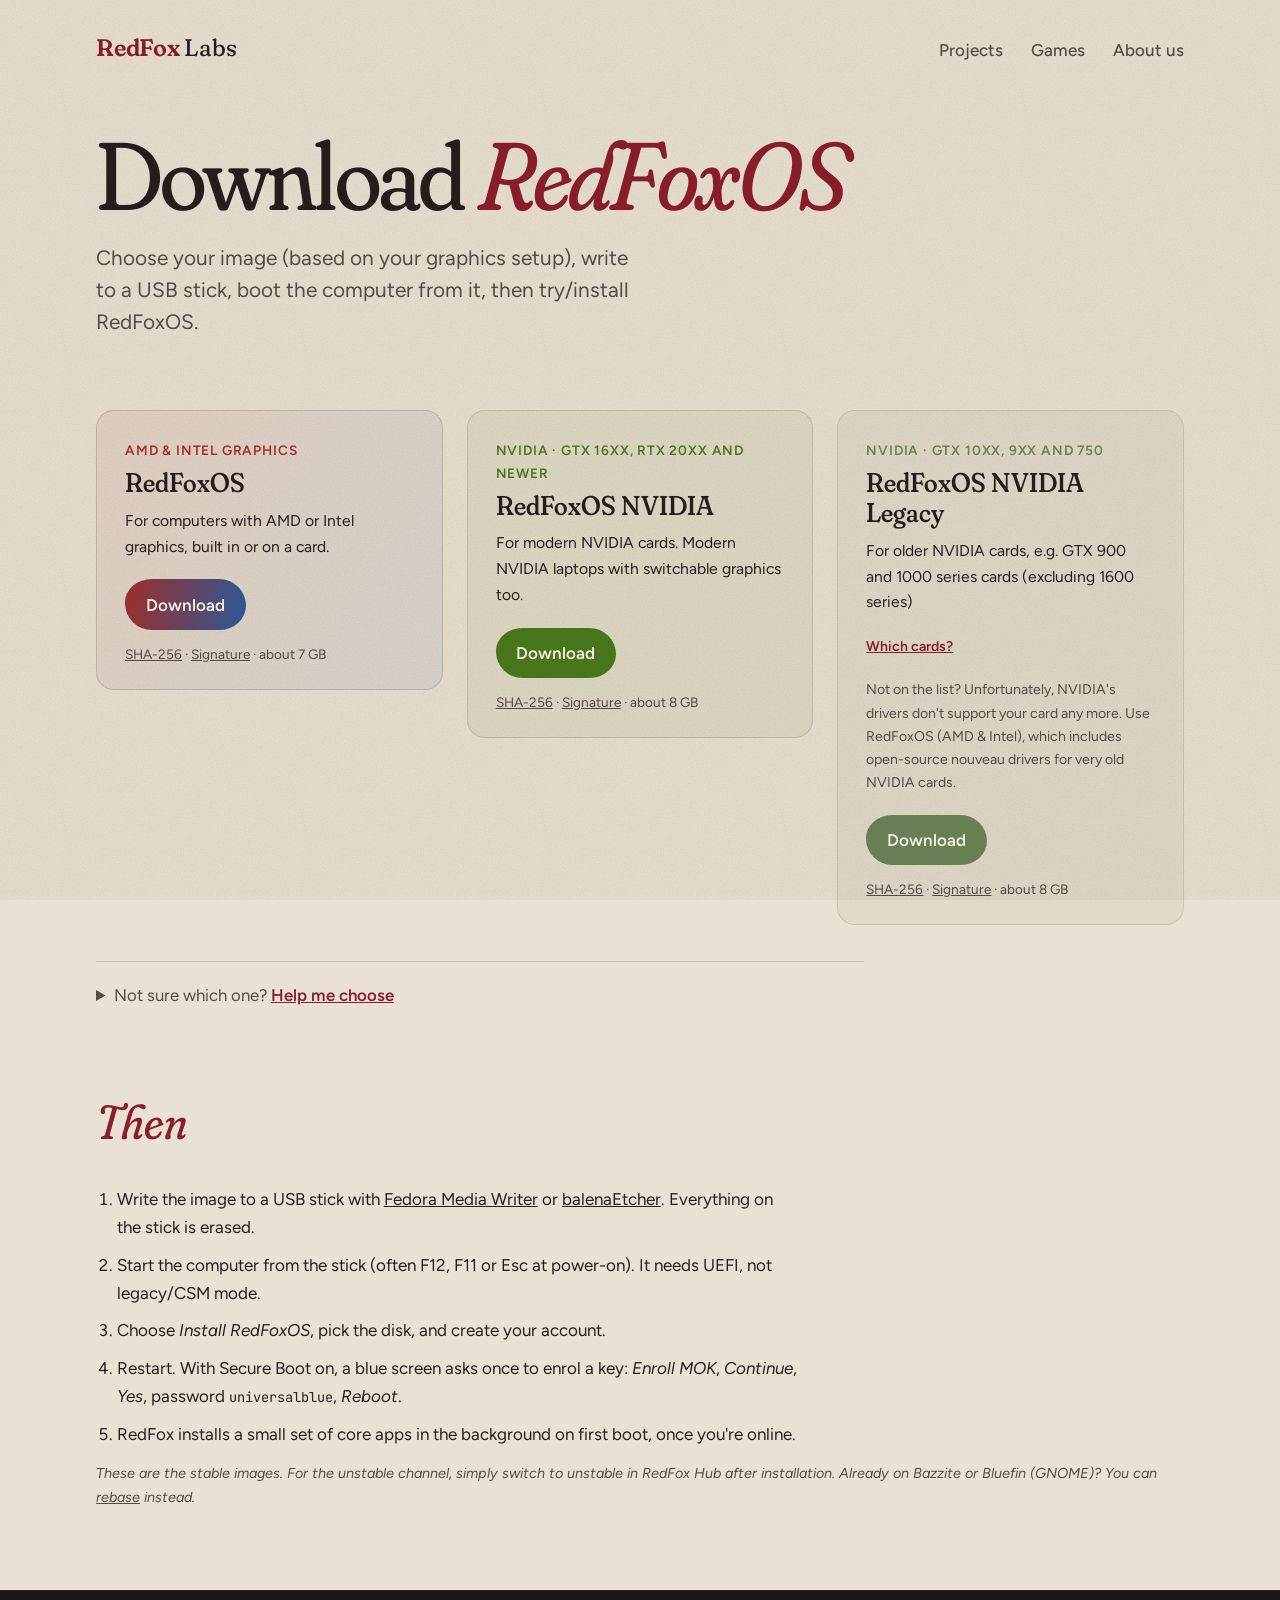
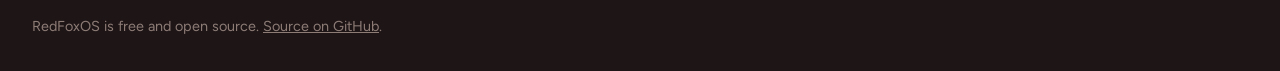
==== commit 23e356e2: "Download page: don't name a USB stick size" ====
--- a/download/index.html
+++ b/download/index.html
@@ -132,7 +132,7 @@
     <section class="install-steps">
       <h2 class="section-title">Then</h2>
       <ol>
-        <li>Write the image to a USB stick of 16 GB or more with
+        <li>Write the image to a USB stick with
           <a href="https://flathub.org/apps/org.fedoraproject.MediaWriter">Fedora Media Writer</a> or
           <a href="https://etcher.balena.io/">balenaEtcher</a>. Everything on the stick is erased.</li>
         <li>Start the computer from the stick (often F12, F11 or Esc at power-on). It needs UEFI, not
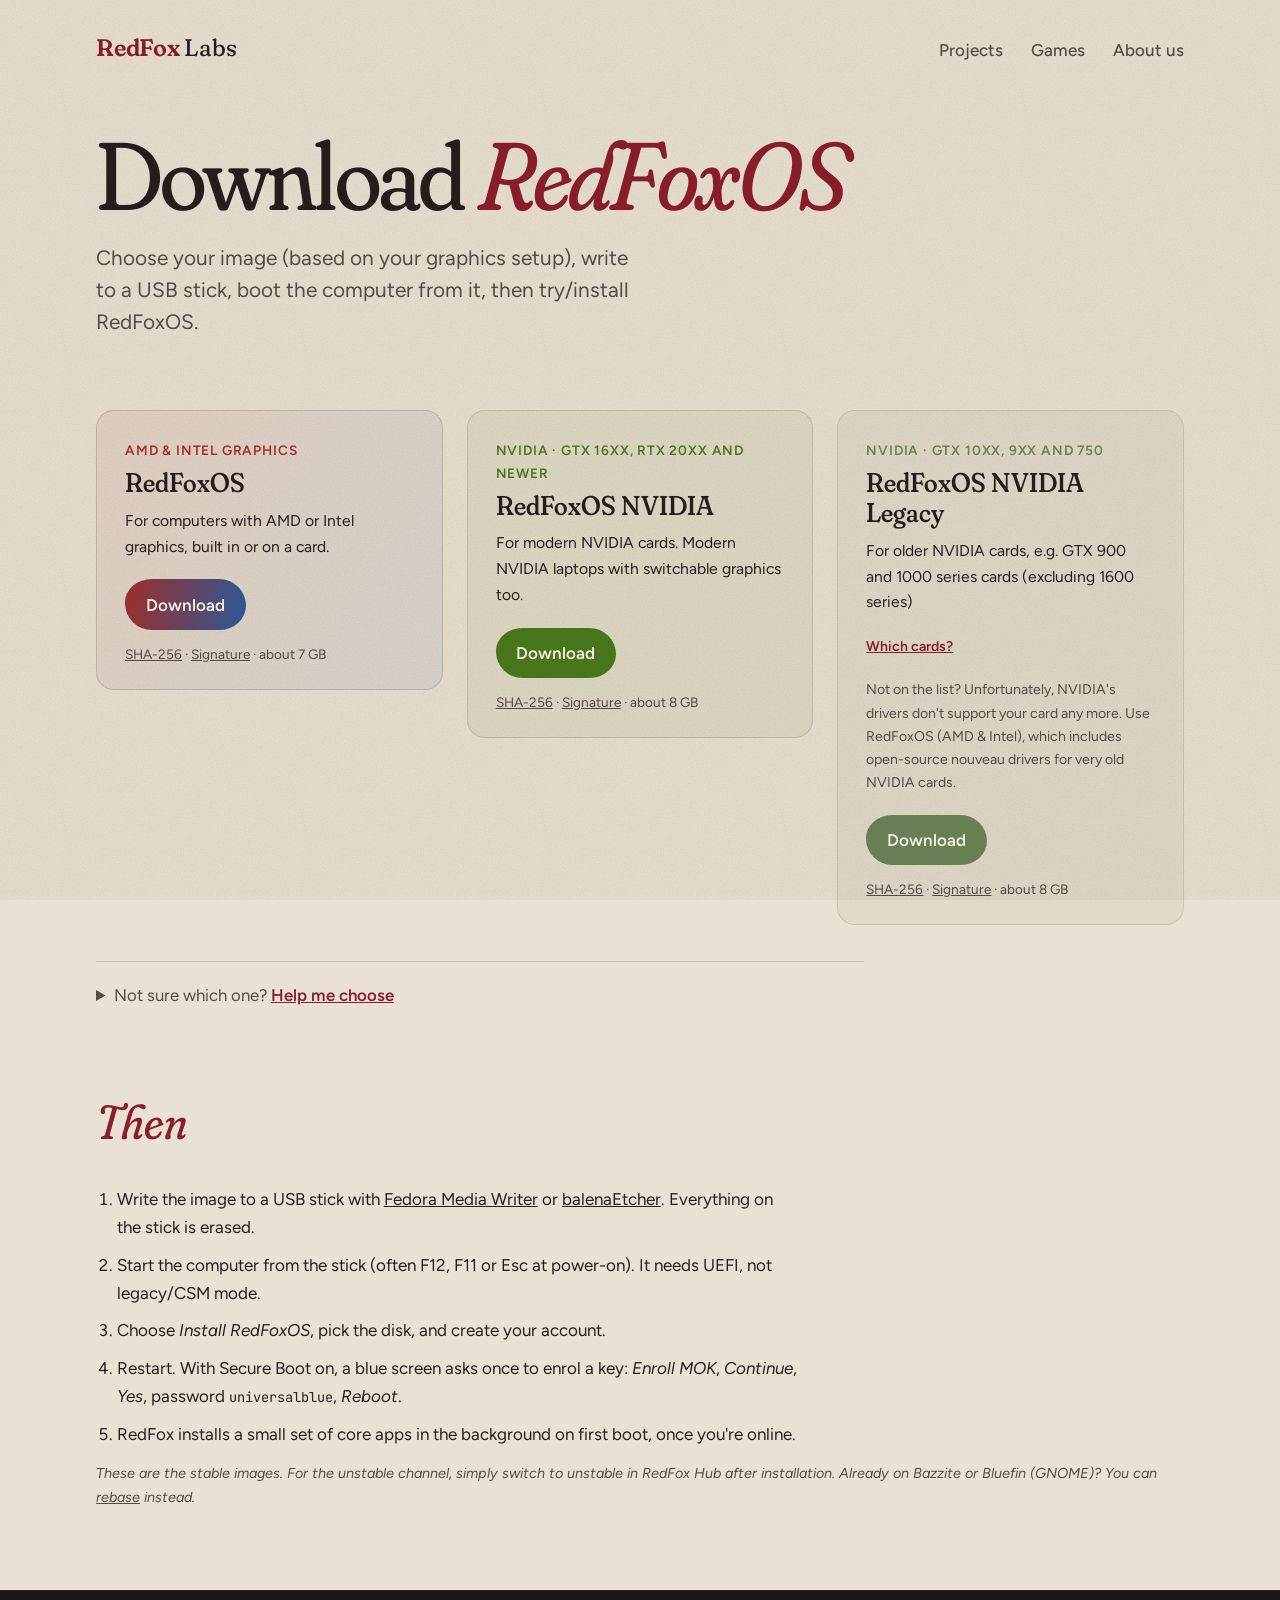
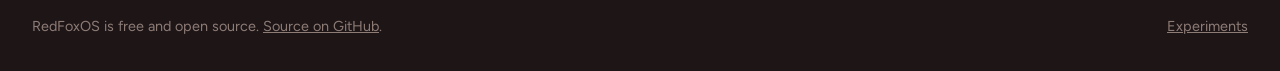
==== commit 6cb877ee: "Experiments get their own page, off the home page Thirties and Lords of Sola move to /experiments/, " ====
--- a/download/index.html
+++ b/download/index.html
@@ -52,7 +52,7 @@
 
     <section class="downloads" aria-label="The three images">
       <div class="images" id="images">
-        <article class="image" data-image="redfox-os">
+        <article class="image" id="redfox-os" data-image="redfox-os">
           <p class="kind">AMD &amp; Intel graphics</p>
           <h3>RedFoxOS</h3>
           <p>For computers with AMD or Intel graphics, built in or on a card.</p>
@@ -63,7 +63,7 @@
             <a href="https://download.redfoxlabs.tech/redfox-os.iso.sig">Signature</a> · about 7 GB</p>
         </article>
 
-        <article class="image" data-image="redfox-os-nvidia">
+        <article class="image" id="redfox-os-nvidia" data-image="redfox-os-nvidia">
           <p class="kind">NVIDIA · GTX 16xx, RTX 20xx and newer</p>
           <h3>RedFoxOS NVIDIA</h3>
           <p>For modern NVIDIA cards. Modern NVIDIA laptops with switchable graphics too.</p>
@@ -74,7 +74,7 @@
             <a href="https://download.redfoxlabs.tech/redfox-os-nvidia.iso.sig">Signature</a> · about 8 GB</p>
         </article>
 
-        <article class="image" data-image="redfox-os-nvidia-legacy">
+        <article class="image" id="redfox-os-nvidia-legacy" data-image="redfox-os-nvidia-legacy">
           <p class="kind">NVIDIA · GTX 10xx, 9xx and 750</p>
           <h3>RedFoxOS NVIDIA Legacy</h3>
           <p>For older NVIDIA cards, e.g. GTX 900 and 1000 series cards (excluding 1600 series)</p>
@@ -150,6 +150,7 @@
 
   <footer class="foot">
     <p>RedFoxOS is free and open source. <a href="https://github.com/snakeeyes021/redfox-os">Source on GitHub</a>.</p>
+    <a href="../experiments/">Experiments</a>
   </footer>
 
   <div class="toast" id="toast" role="status" aria-live="polite"></div>
--- a/styles.css
+++ b/styles.css
@@ -208,6 +208,10 @@
   margin-bottom: 1.25rem;
 }
 
+/* A card's text column may shrink below its longest command, which then
+   scrolls in its own box instead of widening the page on phones. */
+.project-body { min-width: 0; }
+
 .project-body > p:not(.kind):not(.note) {
   max-width: var(--measure);
   margin-bottom: 1rem;
@@ -248,6 +252,7 @@
 }
 .cmd code {
   flex: 1;
+  min-width: 0;
   font-family: var(--mono);
   font-size: 0.8rem;
   overflow-x: auto;
@@ -286,6 +291,10 @@
 .page-intro h1 { margin-bottom: 1.25rem; }
 
 .games { padding-top: 0; }
+
+/* The Experiments page: things we're not happy with yet, linked only from
+   the footer */
+.experiments { padding-top: 0; }
 
 /* A game's own icon, sitting in the wash */
 .plate .icon {
@@ -513,6 +522,15 @@
   background: linear-gradient(100deg, var(--wash), var(--wash-alt));
 }
 
+/* The graphics helpers link to the card they recommend
+   (download/#redfox-os-nvidia and so on): that card gets a ring in its own
+   colour and the others fade back. Without an anchor, nothing changes. */
+.image { scroll-margin-top: 2rem; }
+.image:target {
+  box-shadow: 0 0 0 3px var(--wash), 0 12px 32px -12px color-mix(in srgb, var(--wash) 55%, transparent);
+}
+.images:has(.image:target) .image:not(:target) { opacity: 0.55; }
+
 .warn {
   padding: 0.9rem 1.1rem;
   border-left: 3px solid #b07a1f;
@@ -571,6 +589,7 @@
   padding: 1.5rem 2rem 2rem;
   border-top: 1px solid rgba(233, 223, 210, 0.08);
 }
+.foot a:hover { color: #e9dfd2; }
 
 /* ---------- Toast ---------- */
 
